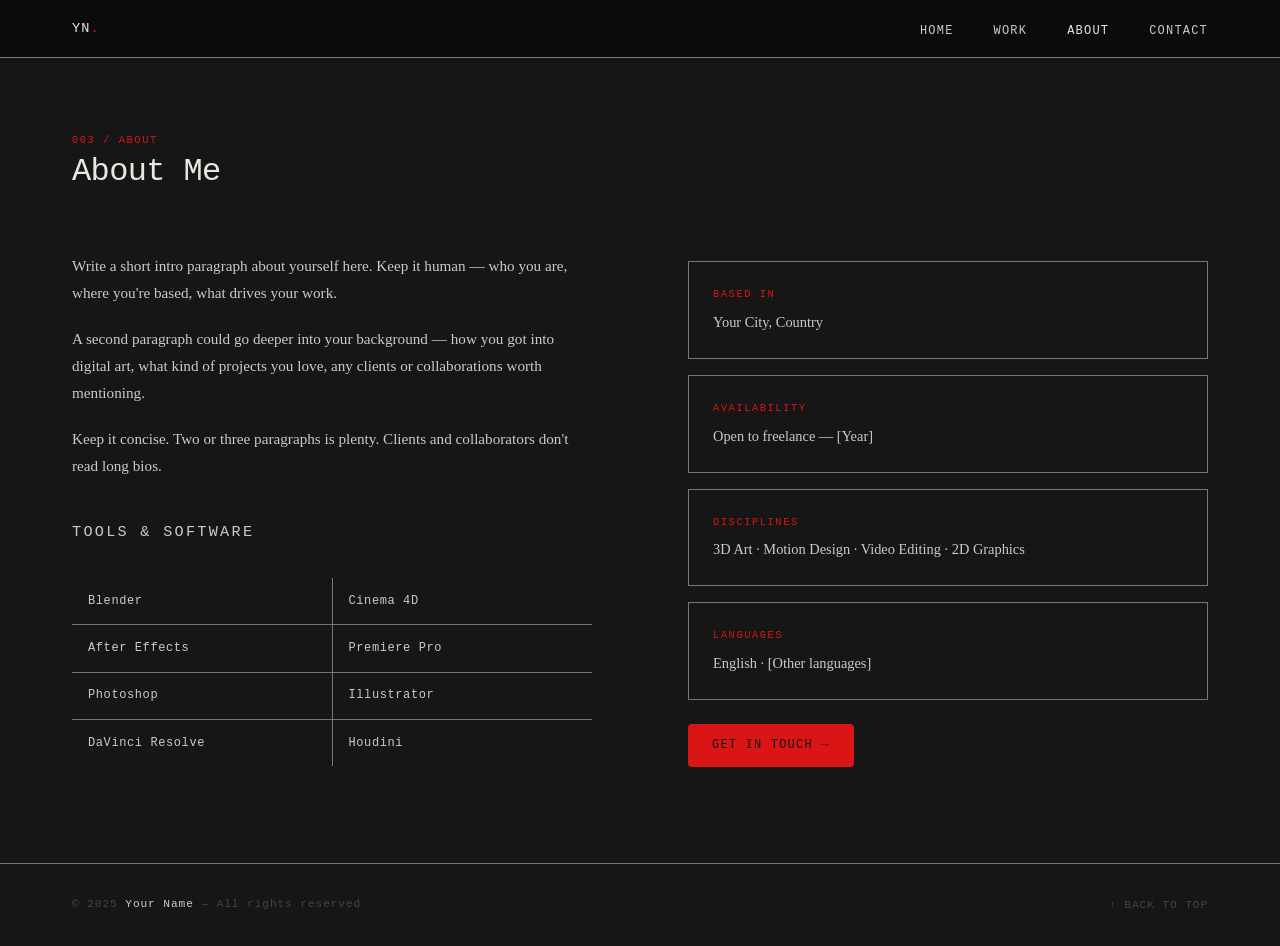
==== about.html @ 787c09bd "Add files via upload" ====
<!DOCTYPE html>
<html lang="en">
<head>
  <meta charset="UTF-8" />
  <meta name="viewport" content="width=device-width, initial-scale=1.0" />
  <title>Just_Jaw</title>
  <link rel="preconnect" href="https://fonts.googleapis.com" />
  <link rel="preconnect" href="https://fonts.gstatic.com" crossorigin />
  <link href="https://fonts.googleapis.com/css2?family=JetBrains+Mono:wght@300;400&family=Inter:wght@300;400&display=swap" rel="stylesheet" />
  <link rel="stylesheet" href="css/style.css" />
</head>
<body>

  <nav>
    <div class="container nav-inner">
      <a href="index.html" class="nav-logo">YN<span>.</span></a>
      <ul class="nav-links">
        <li><a href="index.html">Home</a></li>
        <li><a href="work.html">Work</a></li>
        <li><a href="about.html">About</a></li>
        <li><a href="contact.html">Contact</a></li>
      </ul>
      <button class="nav-menu-btn">[ menu ]</button>
    </div>
  </nav>

  <main style="padding-top: var(--nav-h);">
    <section class="section">
      <div class="container">

        <div class="section-header" style="margin-bottom: 4rem;">
          <h2 data-index="003 / ABOUT">About Me</h2>
        </div>

        <div class="about-grid">

          <div class="about-text">
            <p>
              Write a short intro paragraph about yourself here. Keep it human —
              who you are, where you're based, what drives your work.
            </p>
            <p>
              A second paragraph could go deeper into your background — how
              you got into digital art, what kind of projects you love, any
              clients or collaborations worth mentioning.
            </p>
            <p>
              Keep it concise. Two or three paragraphs is plenty.
              Clients and collaborators don't read long bios.
            </p>

            <p class="label" style="margin-top: 2.5rem; margin-bottom: 1rem;">Tools & Software</p>
            <div class="tools-grid">
              <div class="tool-item">Blender</div>
              <div class="tool-item">Cinema 4D</div>
              <div class="tool-item">After Effects</div>
              <div class="tool-item">Premiere Pro</div>
              <div class="tool-item">Photoshop</div>
              <div class="tool-item">Illustrator</div>
              <div class="tool-item">DaVinci Resolve</div>
              <div class="tool-item">Houdini</div>
            </div>
          </div>

          <div class="about-aside">
            <div class="info-block">
              <p class="info-block-label">Based in</p>
              <p class="info-block-value">Your City, Country</p>
            </div>
            <div class="info-block">
              <p class="info-block-label">Availability</p>
              <p class="info-block-value">Open to freelance — [Year]</p>
            </div>
            <div class="info-block">
              <p class="info-block-label">Disciplines</p>
              <p class="info-block-value">3D Art · Motion Design · Video Editing · 2D Graphics</p>
            </div>
            <div class="info-block">
              <p class="info-block-label">Languages</p>
              <p class="info-block-value">English · [Other languages]</p>
            </div>
            <div style="margin-top: 1.5rem;">
              <a href="contact.html" class="hero-cta" style="display: inline-flex;">
                Get in Touch →
              </a>
            </div>
          </div>

        </div>
      </div>
    </section>
  </main>

  <footer>
    <div class="container footer-inner">
      <p class="footer-copy">© 2025 <span>Your Name</span> — All rights reserved</p>
      <button class="footer-back-top">↑ Back to top</button>
    </div>
  </footer>

  <script src="js/main.js"></script>
</body>
</html>
---- css/style.css ----
/* ─────────────────────────────────────────────
   RESET & BASE
───────────────────────────────────────────── */
*, *::before, *::after {
  box-sizing: border-box;
  margin: 0;
  padding: 0;
}

:root {
  --bg:        #161616;
  --bg-2:      #111111;
  --bg-3:      #1a1a1a;
  --border:    #777777;
  --border-hi: #424242;
  --text:      #e8e8e0;
  --text-muted:#cacaca;
  --text-dim:  #444440;
  --accent:    #da1515;
  --accent-dim:#da1515;
  --font-mono: 'Press Start 2P', monospace;
  --nav-h:     58px;
  --max-w:     1200px;
  --transition: 200ms ease;
}

html {
  scroll-behavior: smooth;
  font-size: 16px;
}

body {
  background-color: var(--bg);
  color: var(--text);
  font-family: var(--font-sans);
  line-height: 1.6;
  -webkit-font-smoothing: antialiased;
}

img, video {
  display: block;
  max-width: 100%;
}

a {
  color: inherit;
  text-decoration: none;
}

/* ─────────────────────────────────────────────
   TYPOGRAPHY
───────────────────────────────────────────── */
h1, h2, h3, h4 {
  font-family: var(--font-mono);
  font-weight: 400;
  letter-spacing: -0.02em;
  line-height: 1.1;
}

h1 { font-size: clamp(2.4rem, 6vw, 4.8rem); }
h2 { font-size: clamp(1.4rem, 3vw, 2rem); }
h3 { font-size: 1.1rem; }

.label {
  font-family: var(--font-mono);
  font-size: 0.7rem;
  letter-spacing: 0.15em;
  text-transform: uppercase;
  color: var(--text-muted);
}

.accent { color: var(--accent); }

/* ─────────────────────────────────────────────
   LAYOUT UTILITIES
───────────────────────────────────────────── */
.container {
  width: 100%;
  max-width: var(--max-w);
  margin: 0 auto;
  padding: 0 2rem;
}

.section {
  padding: 6rem 0;
}

.section + .section {
  border-top: 1px solid var(--border);
}

/* ─────────────────────────────────────────────
   NAV
───────────────────────────────────────────── */
nav {
  position: fixed;
  top: 0;
  left: 0;
  right: 0;
  z-index: 100;
  height: var(--nav-h);
  border-bottom: 1px solid var(--border);
  background: rgba(10, 10, 10, 0.85);
  backdrop-filter: blur(12px);
  -webkit-backdrop-filter: blur(12px);
}

.nav-inner {
  display: flex;
  align-items: center;
  justify-content: space-between;
  height: 100%;
}

.nav-logo {
  font-family: var(--font-mono);
  font-size: 0.85rem;
  letter-spacing: 0.08em;
  color: var(--text);
}

.nav-logo span { color: var(--accent); }

.nav-logo svg {
  padding-top: 10px;
  height: 28px;
  width: auto;
  fill: var(--text);  /* changes the logo color */
}

.nav-logo:hover svg {
  fill: var(--accent);  /* turns accent green on hover */
}

.nav-links {
  display: flex;
  gap: 2.5rem;
  list-style: none;
}

.nav-links a {
  font-family: var(--font-mono);
  font-size: 0.75rem;
  letter-spacing: 0.1em;
  text-transform: uppercase;
  color: var(--text-muted);
  transition: color var(--transition);
}

.nav-links a:hover,
.nav-links a.active {
  color: var(--text);
}

.nav-menu-btn {
  display: none;
  background: none;
  border: 1px solid var(--border);
  color: var(--text);
  padding: 6px 10px;
  cursor: pointer;
  font-family: var(--font-mono);
  font-size: 0.7rem;
  letter-spacing: 0.08em;
  transition: border-color var(--transition);
}

.nav-menu-btn:hover { border-color: var(--border-hi); }

/* ─────────────────────────────────────────────
   HERO
───────────────────────────────────────────── */
.hero {
  min-height: 100vh;
  display: flex;
  align-items: flex-end;
  padding-top: var(--nav-h);
  padding-bottom: 4rem;
  position: relative;
  overflow: hidden;
}


.hero-grid {
  display: grid;
  grid-template-columns: 1fr;
  gap: 4rem;
  align-items: end;
  width: 100%;
}

.hero-index {
  font-family: var(--font-mono);
  font-size: 0.7rem;
  letter-spacing: 0.15em;
  color: var(--text-dim);
  margin-bottom: 1.5rem;
}

.hero-title {
  margin-bottom: 1.5rem;
}

.hero-title em {
  font-style: normal;
  color: var(--text-muted);
}

.hero-desc {
  max-width: 36ch;
  color: var(--text-muted);
  font-size: 0.95rem;
  line-height: 1.7;
  margin-bottom: 2.5rem;
}

.hero-btns {
  display: flex;
  flex-direction: row;
  gap: 1.5rem;
  align-self: end;
  padding-bottom: 0.5rem;
}

.hero-cta {
  display: inline-flex;
  align-items: center;
  gap: 0.75rem;
  font-family: var(--font-mono);
  font-size: 0.75rem;
  letter-spacing: 0.1em;
  text-transform: uppercase;
  color: var(--bg);
  background: var(--accent);
  padding: 0.75rem 1.5rem;
  transition: background var(--transition), color var(--transition);
  border-radius: 4px;
  corner-shape: notch;

}

.hero-cta:hover {
  background: var(--text);
}

.hero-cta-ghost {
  background: transparent;
  color: var(--text-muted);
  border: 1px solid var(--border);
}

.hero-cta-ghost:hover {
  color: var(--text);
  background: transparent;
  border-color: var(--border-hi);
}

.hero-stats {
  display: flex;
  flex-direction: row;
  gap: 1.5rem;
  align-self: end;
  padding-bottom: 0.5rem;
}

.hero-stat {
  border-left: 1px solid var(--border);
  padding-left: 1.25rem;
}

.hero-stat-num {
  font-family: var(--font-mono);
  font-size: 2rem;
  line-height: 1;
  margin-bottom: 0.25rem;
}

.hero-stat-label {
  font-family: var(--font-mono);
  font-size: 0.7rem;
  letter-spacing: 0.1em;
  text-transform: uppercase;
  color: var(--text-muted);
}

/* ─────────────────────────────────────────────
   WORK GRID
───────────────────────────────────────────── */
.section-header {
  display: flex;
  align-items: baseline;
  justify-content: space-between;
  margin-bottom: 3rem;
}

.section-header h2 {
  position: relative;
}

.section-header h2::before {
  content: attr(data-index);
  font-size: 0.65rem;
  letter-spacing: 0.15em;
  color: var(--accent);
  position: absolute;
  top: -1.2rem;
  left: 0;
  font-family: var(--font-mono);
}

.filter-bar {
  display: flex;
  gap: 0.5rem;
  flex-wrap: wrap;
}

.filter-btn {
  font-family: var(--font-mono);
  font-size: 0.7rem;
  letter-spacing: 0.08em;
  text-transform: uppercase;
  background: none;
  border: 1px solid var(--border);
  color: var(--text-muted);
  padding: 0.4rem 0.85rem;
  cursor: pointer;
  transition: all var(--transition);
}

.filter-btn:hover {
  border-color: var(--border-hi);
  color: var(--text);
}

.filter-btn.active {
  background: var(--accent);
  border-color: var(--accent);
  color: var(--bg);
}

.work-grid {
  display: grid;
  grid-template-columns: repeat(auto-fill, minmax(340px, 1fr));
  gap: 1px;
  background: var(--border);
}

.work-card {
  background: var(--bg);
  overflow: hidden;
  position: relative;
  cursor: pointer;
  transition: background var(--transition);
}

.work-card:hover {
  background: var(--bg-2);
}

.work-card-thumb {
  aspect-ratio: 16 / 10;
  overflow: hidden;
  background: var(--bg-3);
  position: relative;
}

.work-card-thumb img,
.work-card-thumb video {
  width: 100%;
  height: 100%;
  object-fit: cover;
  transition: transform 400ms ease;
}

.work-card:hover .work-card-thumb img,
.work-card:hover .work-card-thumb video {
  transform: scale(1.03);
}

.work-card-thumb-placeholder {
  width: 100%;
  height: 100%;
  display: flex;
  align-items: center;
  justify-content: center;
  font-family: var(--font-mono);
  font-size: 0.7rem;
  letter-spacing: 0.1em;
  color: var(--text-dim);
}

.work-card-body {
  padding: 1.25rem;
  border-top: 1px solid var(--border);
}

.work-card-tags {
  display: flex;
  gap: 0.4rem;
  margin-bottom: 0.6rem;
  flex-wrap: wrap;
}

.tag {
  font-family: var(--font-mono);
  font-size: 0.6rem;
  letter-spacing: 0.1em;
  text-transform: uppercase;
  color: var(--text-dim);
  border: 1px solid var(--border);
  padding: 0.2rem 0.5rem;
}

.work-card-title {
  font-family: var(--font-mono);
  font-size: 0.9rem;
  font-weight: 400;
  letter-spacing: -0.01em;
  margin-bottom: 0.5rem;
}

.work-card-desc {
  font-size: 0.8rem;
  color: var(--text-muted);
  line-height: 1.5;
}

.work-card-arrow {
  position: absolute;
  top: 1.25rem;
  right: 1.25rem;
  font-family: var(--font-mono);
  font-size: 0.9rem;
  color: var(--text-dim);
  transition: color var(--transition), transform var(--transition);
}

.work-card:hover .work-card-arrow {
  color: var(--accent);
  transform: translate(2px, -2px);
}

.work-card.hidden {
  display: none;
}

/* ─────────────────────────────────────────────
   ABOUT
───────────────────────────────────────────── */
.about-grid {
  display: grid;
  grid-template-columns: 1fr 1fr;
  gap: 6rem;
  align-items: start;
}

.about-text p {
  color: var(--text-muted);
  margin-bottom: 1.25rem;
  font-size: 0.95rem;
  line-height: 1.75;
}

.about-text p:last-child { margin-bottom: 0; }

.tools-grid {
  display: grid;
  grid-template-columns: 1fr 1fr;
  gap: 1px;
  background: var(--border);
  margin-top: 2rem;
}

.tool-item {
  background: var(--bg);
  padding: 0.85rem 1rem;
  font-family: var(--font-mono);
  font-size: 0.75rem;
  letter-spacing: 0.05em;
  color: var(--text-muted);
  transition: color var(--transition), background var(--transition);
}

.tool-item:hover {
  background: var(--bg-2);
  color: var(--text);
}

.about-aside {
  padding-top: 0.5rem;
}

.info-block {
  border: 1px solid var(--border);
  padding: 1.5rem;
  margin-bottom: 1rem;
}

.info-block-label {
  font-family: var(--font-mono);
  font-size: 0.65rem;
  letter-spacing: 0.15em;
  text-transform: uppercase;
  color: var(--accent);
  margin-bottom: 0.5rem;
}

.info-block-value {
  font-size: 0.9rem;
  color: var(--text-muted);
}

/* ─────────────────────────────────────────────
   CONTACT
───────────────────────────────────────────── */
.contact-grid {
  display: grid;
  grid-template-columns: 1fr 1fr;
  gap: 6rem;
  align-items: start;
}

.contact-intro {
  color: var(--text-muted);
  font-size: 0.95rem;
  line-height: 1.75;
  margin-bottom: 2rem;
}

.contact-links {
  display: flex;
  flex-direction: column;
  gap: 0;
}

.contact-link {
  display: flex;
  align-items: center;
  justify-content: space-between;
  padding: 1rem 0;
  border-bottom: 1px solid var(--border);
  transition: padding-left var(--transition);
}

.contact-link:first-child { border-top: 1px solid var(--border); }

.contact-link:hover { padding-left: 0.5rem; }

.contact-link-label {
  font-family: var(--font-mono);
  font-size: 0.75rem;
  letter-spacing: 0.1em;
  text-transform: uppercase;
  color: var(--text-muted);
  transition: color var(--transition);
}

.contact-link:hover .contact-link-label { color: var(--text); }

.contact-link-arrow {
  font-family: var(--font-mono);
  font-size: 0.8rem;
  color: var(--text-dim);
  transition: color var(--transition), transform var(--transition);
}

.contact-link:hover .contact-link-arrow {
  color: var(--accent);
  transform: translate(3px, -3px);
}

.contact-form {
  display: flex;
  flex-direction: column;
  gap: 1rem;
}

.form-row {
  display: grid;
  grid-template-columns: 1fr 1fr;
  gap: 1rem;
}

.form-group {
  display: flex;
  flex-direction: column;
  gap: 0.4rem;
}

.form-group label {
  font-family: var(--font-mono);
  font-size: 0.65rem;
  letter-spacing: 0.12em;
  text-transform: uppercase;
  color: var(--text-muted);
}

.form-group input,
.form-group textarea,
.form-group select {
  background: var(--bg-2);
  border: 1px solid var(--border);
  color: var(--text);
  padding: 0.75rem 1rem;
  font-family: var(--font-sans);
  font-size: 0.85rem;
  outline: none;
  transition: border-color var(--transition);
  -webkit-appearance: none;
  resize: vertical;
}

.form-group input:focus,
.form-group textarea:focus,
.form-group select:focus {
  border-color: var(--accent);
}

.form-group input::placeholder,
.form-group textarea::placeholder {
  color: var(--text-dim);
}

.form-group textarea { min-height: 120px; }

.btn-submit {
  align-self: flex-start;
  font-family: var(--font-mono);
  font-size: 0.75rem;
  letter-spacing: 0.1em;
  text-transform: uppercase;
  background: var(--accent);
  color: var(--bg);
  border: none;
  padding: 0.85rem 2rem;
  cursor: pointer;
  transition: background var(--transition);
}

.btn-submit:hover { background: var(--text); }

/* ─────────────────────────────────────────────
   FOOTER
───────────────────────────────────────────── */
footer {
  border-top: 1px solid var(--border);
  padding: 2rem 0;
}

.footer-inner {
  display: flex;
  align-items: center;
  justify-content: space-between;
}

.footer-copy {
  font-family: var(--font-mono);
  font-size: 0.7rem;
  letter-spacing: 0.08em;
  color: var(--text-dim);
}

.footer-copy span { color: var(--text-muted); }

.footer-back-top {
  font-family: var(--font-mono);
  font-size: 0.7rem;
  letter-spacing: 0.08em;
  text-transform: uppercase;
  color: var(--text-dim);
  transition: color var(--transition);
  cursor: pointer;
  background: none;
  border: none;
}

.footer-back-top:hover { color: var(--accent); }

/* ─────────────────────────────────────────────
   SCROLLBAR
───────────────────────────────────────────── */
::-webkit-scrollbar { width: 4px; }
::-webkit-scrollbar-track { background: var(--bg); }
::-webkit-scrollbar-thumb { background: var(--border-hi); }

/* ─────────────────────────────────────────────
   RESPONSIVE
───────────────────────────────────────────── */
@media (max-width: 900px) {
  .hero-grid,
  .about-grid,
  .contact-grid {
    grid-template-columns: 1fr;
    gap: 3rem;
  }

  .hero-stats {
    flex-direction: row;
    gap: 2rem;
  }

  .work-grid {
    grid-template-columns: repeat(auto-fill, minmax(280px, 1fr));
  }

  .section-header {
    flex-direction: column;
    gap: 1.25rem;
    align-items: flex-start;
  }
}

@media (max-width: 600px) {
  .container { padding: 0 1.25rem; }
  .section { padding: 4rem 0; }

  .nav-links { display: none; }
  .nav-links.open {
    display: flex;
    flex-direction: column;
    position: fixed;
    top: var(--nav-h);
    left: 0; right: 0;
    background: var(--bg);
    border-bottom: 1px solid var(--border);
    padding: 1.5rem 1.25rem;
    gap: 1.25rem;
  }

  .nav-menu-btn { display: block; }

  .form-row { grid-template-columns: 1fr; }

  .hero-stats {
    flex-direction: column;
    gap: 1.25rem;
  }

  .footer-inner { flex-direction: column; gap: 1rem; text-align: center; }
}
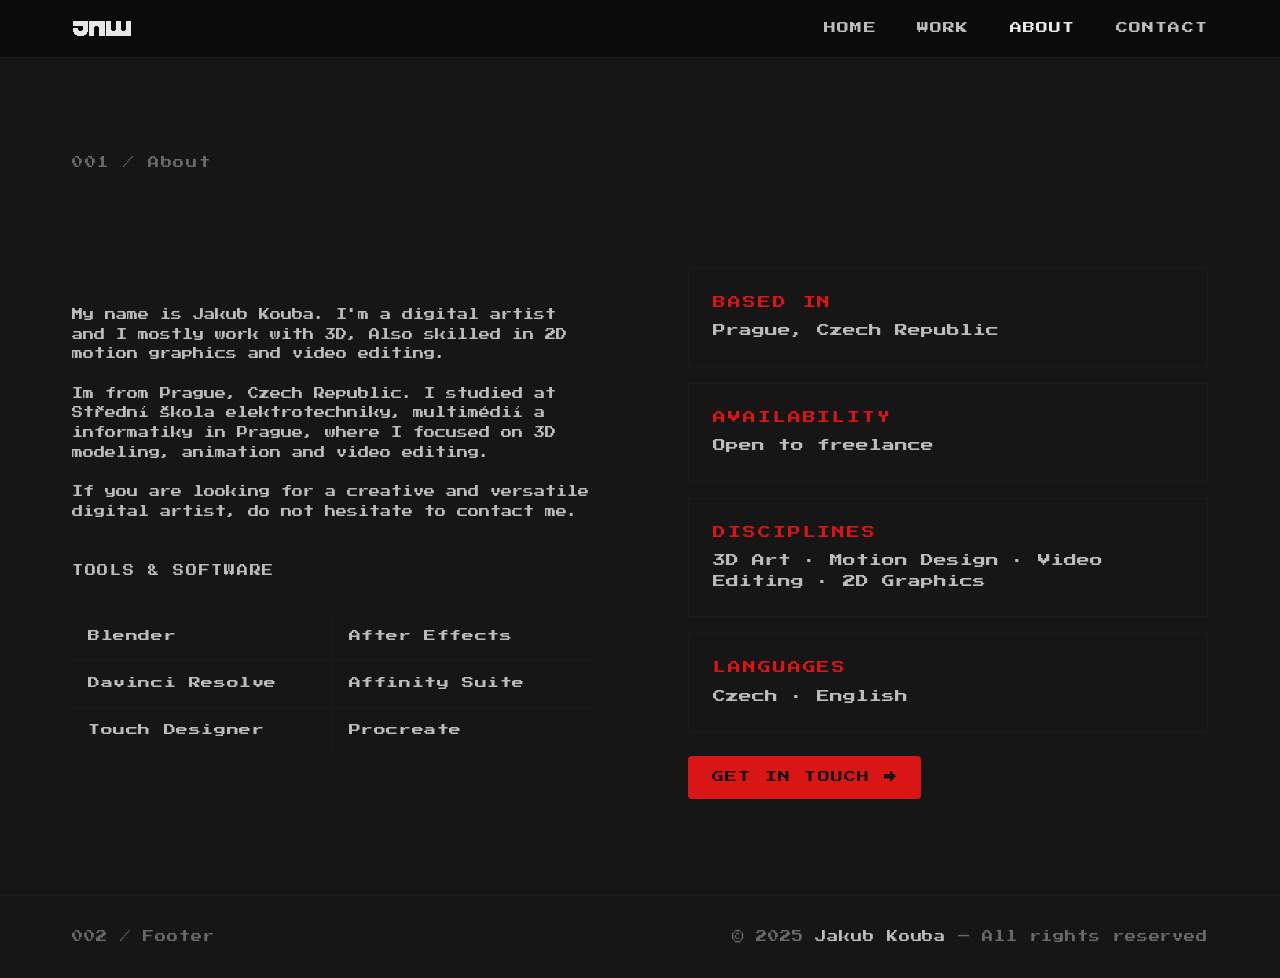
==== commit ff6ba71b: "Add files via upload" ====
--- a/about.html
+++ b/about.html
@@ -4,16 +4,20 @@
   <meta charset="UTF-8" />
   <meta name="viewport" content="width=device-width, initial-scale=1.0" />
   <title>Just_Jaw</title>
-  <link rel="preconnect" href="https://fonts.googleapis.com" />
-  <link rel="preconnect" href="https://fonts.gstatic.com" crossorigin />
-  <link href="https://fonts.googleapis.com/css2?family=JetBrains+Mono:wght@300;400&family=Inter:wght@300;400&display=swap" rel="stylesheet" />
+  <meta name="description" content="Digital artist working in 3D, motion design, video editing, and 2D graphics." />
+  <link rel="preconnect" href="https://fonts.googleapis.com">
+  <link rel="preconnect" href="https://fonts.gstatic.com" crossorigin>
+  <link href="https://fonts.googleapis.com/css2?family=Press+Start+2P&display=swap" rel="stylesheet">
   <link rel="stylesheet" href="css/style.css" />
 </head>
 <body>
 
+  <!-- NAV -->
   <nav>
     <div class="container nav-inner">
-      <a href="index.html" class="nav-logo">YN<span>.</span></a>
+      <a href="index.html" class="nav-logo">
+        <img src="assets/image-videos/Jaw Logo PixelArt.png" alt="Just_Jaw Logo" style="width: 60px; height: auto; image-rendering: pixelated;" />
+      </a>
       <ul class="nav-links">
         <li><a href="index.html">Home</a></li>
         <li><a href="work.html">Work</a></li>
@@ -29,47 +33,42 @@
       <div class="container">
 
         <div class="section-header" style="margin-bottom: 4rem;">
-          <h2 data-index="003 / ABOUT">About Me</h2>
+          <p class="hero-index">001 / About</p>
         </div>
 
         <div class="about-grid">
 
           <div class="about-text">
             <p>
-              Write a short intro paragraph about yourself here. Keep it human —
-              who you are, where you're based, what drives your work.
+              My name is Jakub Kouba. I'm a digital artist and I mostly work with 3D, Also skilled in 2D motion graphics and video editing.
             </p>
             <p>
-              A second paragraph could go deeper into your background — how
-              you got into digital art, what kind of projects you love, any
-              clients or collaborations worth mentioning.
+             Im from Prague, Czech Republic. I studied at Střední Škola elektrotechniky, multimédií a informatiky in Prague,
+              where I focused on 3D modeling, animation and video editing. 
             </p>
             <p>
-              Keep it concise. Two or three paragraphs is plenty.
-              Clients and collaborators don't read long bios.
+             If you are looking for a creative and versatile digital artist, do not hesitate to contact me.
             </p>
 
             <p class="label" style="margin-top: 2.5rem; margin-bottom: 1rem;">Tools & Software</p>
             <div class="tools-grid">
               <div class="tool-item">Blender</div>
-              <div class="tool-item">Cinema 4D</div>
               <div class="tool-item">After Effects</div>
-              <div class="tool-item">Premiere Pro</div>
-              <div class="tool-item">Photoshop</div>
-              <div class="tool-item">Illustrator</div>
-              <div class="tool-item">DaVinci Resolve</div>
-              <div class="tool-item">Houdini</div>
+              <div class="tool-item">Davinci Resolve</div>
+              <div class="tool-item">Affinity Suite</div>
+              <div class="tool-item">Touch Designer</div>
+              <div class="tool-item">Procreate</div>
             </div>
           </div>
 
           <div class="about-aside">
             <div class="info-block">
               <p class="info-block-label">Based in</p>
-              <p class="info-block-value">Your City, Country</p>
+              <p class="info-block-value">Prague, Czech Republic</p>
             </div>
             <div class="info-block">
               <p class="info-block-label">Availability</p>
-              <p class="info-block-value">Open to freelance — [Year]</p>
+              <p class="info-block-value">Open to freelance</p>
             </div>
             <div class="info-block">
               <p class="info-block-label">Disciplines</p>
@@ -77,7 +76,7 @@
             </div>
             <div class="info-block">
               <p class="info-block-label">Languages</p>
-              <p class="info-block-value">English · [Other languages]</p>
+              <p class="info-block-value">Czech · English</p>
             </div>
             <div style="margin-top: 1.5rem;">
               <a href="contact.html" class="hero-cta" style="display: inline-flex;">
@@ -93,8 +92,8 @@
 
   <footer>
     <div class="container footer-inner">
-      <p class="footer-copy">© 2025 <span>Your Name</span> — All rights reserved</p>
-      <button class="footer-back-top">↑ Back to top</button>
+      <p class="footer-copy">002 / Footer</p>
+      <p class="footer-copy">© 2025 <span>Jakub Kouba</span> — All rights reserved</p>
     </div>
   </footer>
 
--- a/css/style.css
+++ b/css/style.css
@@ -11,11 +11,11 @@
   --bg:        #161616;
   --bg-2:      #111111;
   --bg-3:      #1a1a1a;
-  --border:    #777777;
+  --border:    #1b1b1b;
   --border-hi: #424242;
-  --text:      #e8e8e0;
-  --text-muted:#cacaca;
-  --text-dim:  #444440;
+  --text:      #e7e7e7;
+  --text-muted:#bbbbbb;
+  --text-dim:  #696969;
   --accent:    #da1515;
   --accent-dim:#da1515;
   --font-mono: 'Press Start 2P', monospace;
@@ -113,9 +113,7 @@
 }
 
 .nav-logo {
-  font-family: var(--font-mono);
-  font-size: 0.85rem;
-  letter-spacing: 0.08em;
+  image-rendering: pixelated;
   color: var(--text);
 }
 
@@ -420,9 +418,10 @@
 }
 
 .work-card-desc {
-  font-size: 0.8rem;
+  font-size: 0.6rem;
   color: var(--text-muted);
   line-height: 1.5;
+  font-family: var(--font-mono);
 }
 
 .work-card-arrow {
@@ -449,15 +448,16 @@
 ───────────────────────────────────────────── */
 .about-grid {
   display: grid;
+  align-items: center;
   grid-template-columns: 1fr 1fr;
   gap: 6rem;
-  align-items: start;
 }
 
 .about-text p {
+  font-family: var(--font-mono);
   color: var(--text-muted);
   margin-bottom: 1.25rem;
-  font-size: 0.95rem;
+  font-size: 0.7rem;
   line-height: 1.75;
 }
 
@@ -498,7 +498,7 @@
 
 .info-block-label {
   font-family: var(--font-mono);
-  font-size: 0.65rem;
+  font-size: 0.8rem;
   letter-spacing: 0.15em;
   text-transform: uppercase;
   color: var(--accent);
@@ -506,7 +506,8 @@
 }
 
 .info-block-value {
-  font-size: 0.9rem;
+  font-family: var(--font-mono);
+  font-size: 0.8rem;
   color: var(--text-muted);
 }
 
@@ -521,8 +522,9 @@
 }
 
 .contact-intro {
-  color: var(--text-muted);
-  font-size: 0.95rem;
+  font-family: var(--font-mono);
+  color: var(--text-muted);
+  font-size: 0.7rem;
   line-height: 1.75;
   margin-bottom: 2rem;
 }
@@ -566,7 +568,7 @@
 
 .contact-link:hover .contact-link-arrow {
   color: var(--accent);
-  transform: translate(3px, -3px);
+  transform: translate(-3px, 0px);
 }
 
 .contact-form {
@@ -602,12 +604,13 @@
   border: 1px solid var(--border);
   color: var(--text);
   padding: 0.75rem 1rem;
-  font-family: var(--font-sans);
-  font-size: 0.85rem;
+  font-family: var(--font-mono);
+  font-size: 0.6rem;
   outline: none;
   transition: border-color var(--transition);
   -webkit-appearance: none;
   resize: vertical;
+
 }
 
 .form-group input:focus,
@@ -635,9 +638,29 @@
   padding: 0.85rem 2rem;
   cursor: pointer;
   transition: background var(--transition);
+  border-radius: 4px;
+  corner-shape: notch;
 }
 
 .btn-submit:hover { background: var(--text); }
+
+/* ─────────────────────────────────────────────
+   Disclaimer
+───────────────────────────────────────────── */
+.disclaimer {
+  border-top: 1px solid var(--border);
+  border-bottom: 1px solid var(--border);
+  padding-bottom: 2rem;
+}
+
+.disclaimer-copy {
+  text-align: center;
+  font-family: var(--font-mono);
+  font-size: 0.7rem;
+  letter-spacing: 0.08em;
+  color: var(--text-muted);
+  line-height: 1.5;
+}
 
 /* ─────────────────────────────────────────────
    FOOTER
